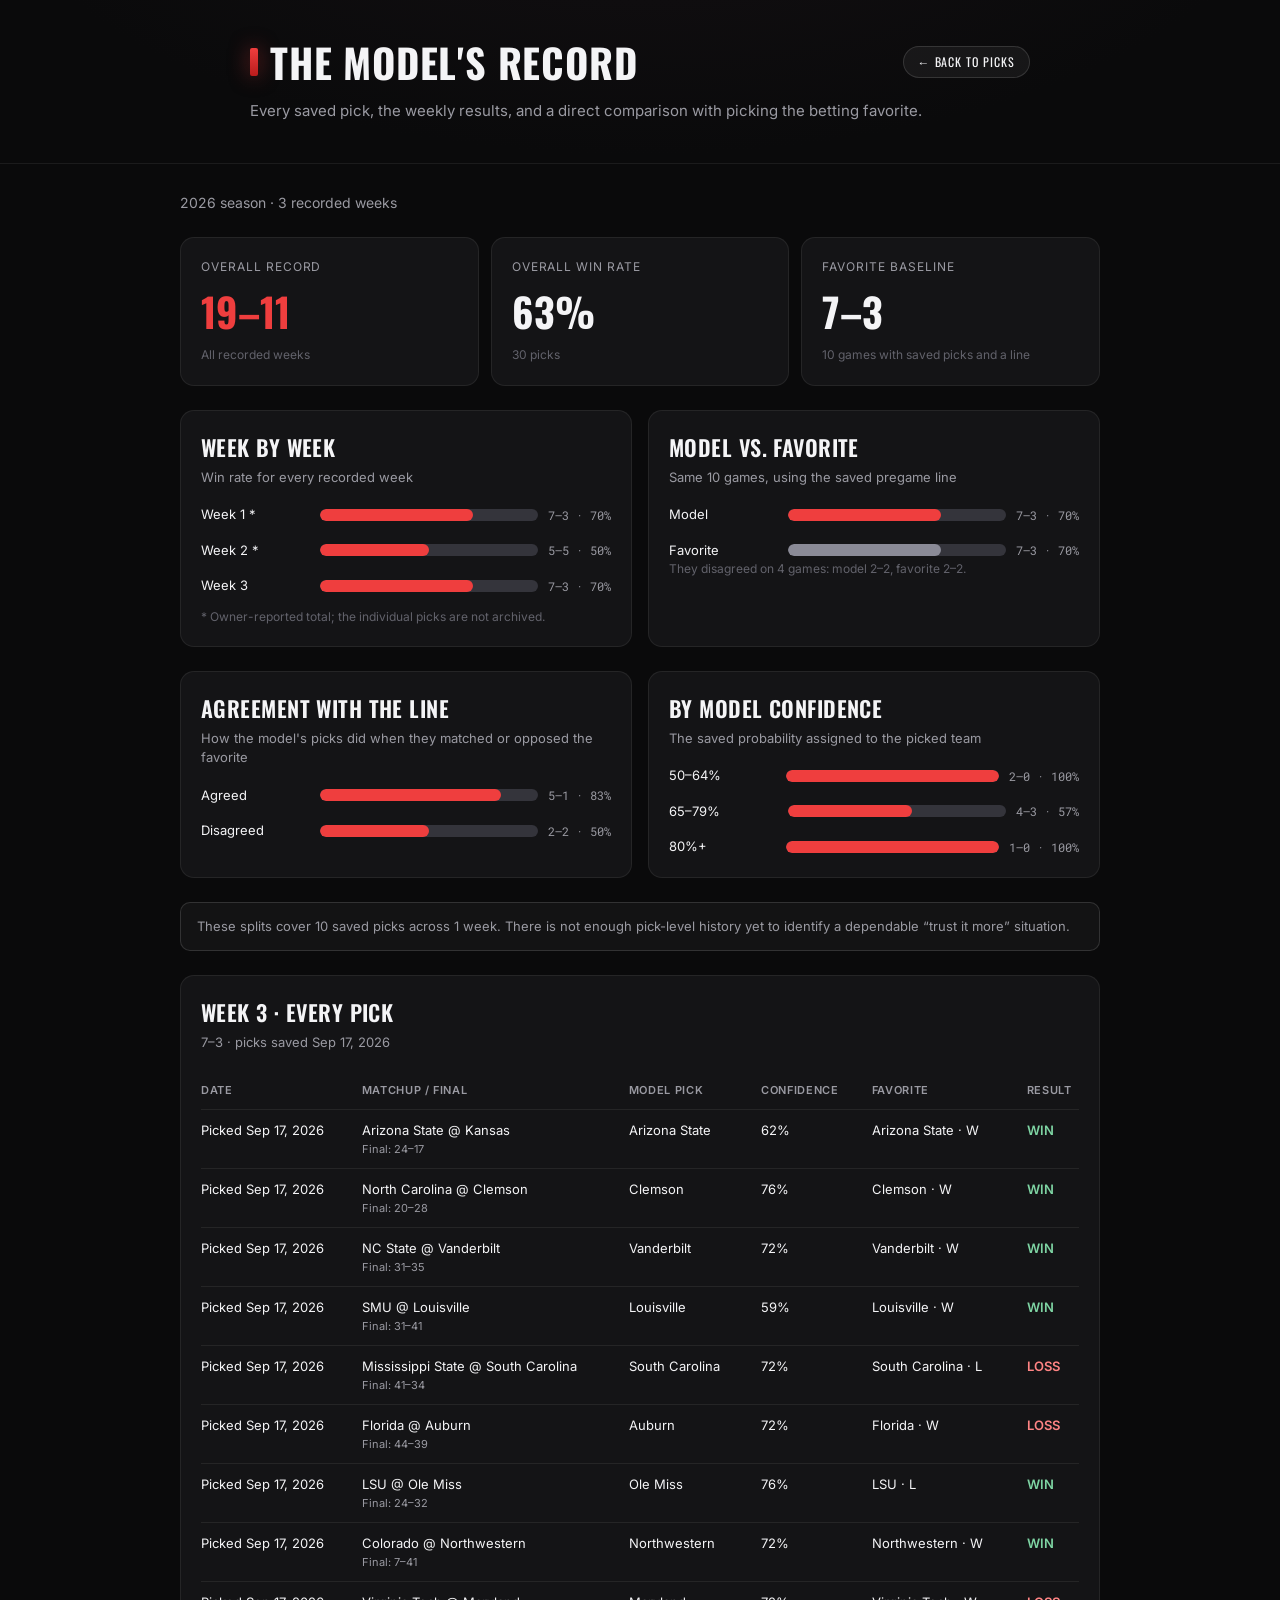
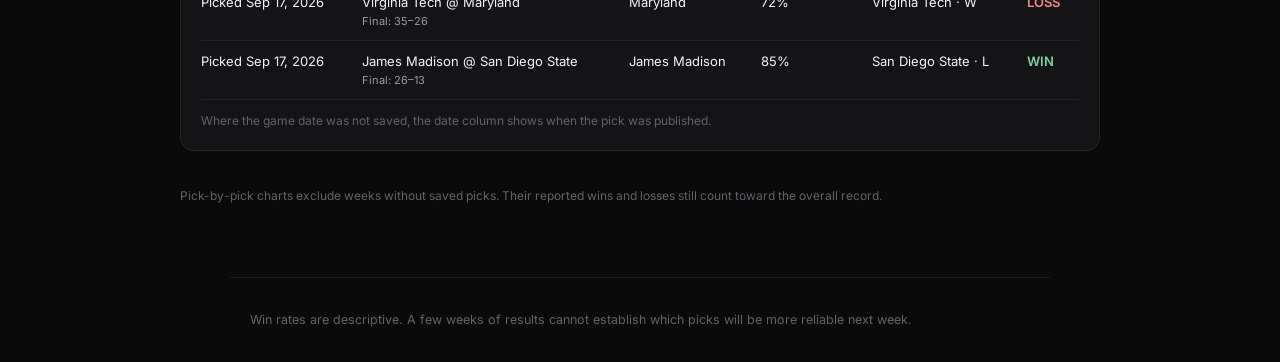
==== docs/record.html @ a42bc9a6 "Add pick record page and favorite comparison" ====
<!DOCTYPE html>
<html lang="en">
<head>
  <meta charset="UTF-8" />
  <meta name="viewport" content="width=device-width, initial-scale=1.0" />
  <title>The Model's Record · CFB Pick'em</title>
  <link rel="preconnect" href="https://fonts.googleapis.com" />
  <link rel="preconnect" href="https://fonts.gstatic.com" crossorigin />
  <link href="https://fonts.googleapis.com/css2?family=Oswald:wght@500;600;700&family=Inter:wght@400;500;600&family=Roboto+Mono:wght@500;600&display=swap" rel="stylesheet" />
  <link rel="stylesheet" href="styles.css" />
  <link rel="stylesheet" href="record.css" />
</head>
<body>
  <header class="masthead">
    <div class="masthead-inner">
      <div class="brand">
        <span class="brand-mark" aria-hidden="true"></span>
        <h1>The Model's Record</h1>
        <a class="top-25-bubble" href="index.html">&larr; Back to picks</a>
      </div>
      <p class="dek">Every saved pick, the weekly results, and a direct comparison with picking the betting favorite.</p>
    </div>
  </header>
  <main class="record-page" id="record-page" aria-live="polite">
    <p class="empty">Loading the record…</p>
  </main>
  <footer class="footer">
    <p>Win rates are descriptive. A few weeks of results cannot establish which picks will be more reliable next week.</p>
  </footer>
  <script src="record.js"></script>
</body>
</html>
---- docs/styles.css ----
:root {
  --bg: #0a0a0b;
  --bg-top: #141013;
  --card: #141416;
  --card-2: #1a1a1d;
  --line: rgba(255,255,255,0.07);
  --line-strong: rgba(255,255,255,0.13);
  --text: #f4f4f6;
  --muted: #9a9aa2;
  --muted-dim: #62626b;
  --red: #ef3e3e;
  --red-deep: #b91c1c;
  --red-soft: rgba(239,62,62,0.14);
  --dim: #34343b;
  --radius: 14px;
}
* { box-sizing: border-box; }
body {
  margin: 0;
  background: radial-gradient(1100px 520px at 50% -8%, var(--bg-top), transparent 60%), var(--bg);
  color: var(--text); font-family: "Inter", system-ui, sans-serif; line-height: 1.5; min-height: 100vh;
}
.masthead { border-bottom: 1px solid var(--line); }
.masthead-inner { max-width: 820px; margin: 0 auto; padding: 32px 20px 20px; }
.brand { display: flex; align-items: center; gap: 12px; flex-wrap: wrap; }
.brand-mark { width: 8px; height: 28px; border-radius: 2px; background: linear-gradient(180deg, var(--red), var(--red-deep)); box-shadow: 0 0 20px rgba(239,62,62,0.5); }
h1 { font-family: "Oswald", sans-serif; font-weight: 700; letter-spacing: 0.02em; text-transform: uppercase; font-size: clamp(26px, 5vw, 40px); margin: 0; }
.top-25-bubble {
  margin-left: auto; text-decoration: none; font-family: "Oswald", sans-serif; font-size: 12px;
  letter-spacing: 0.08em; text-transform: uppercase; color: var(--text); background: rgba(255,255,255,0.05);
  border: 1px solid var(--line-strong); padding: 6px 14px; border-radius: 999px; transition: all 0.2s ease; white-space: nowrap;
}
.top-25-bubble:hover { background: var(--red-soft); border-color: var(--red); color: var(--red); }
.record-bubble { margin-left: auto; border-color: rgba(239,62,62,.5); }
.record-bubble + .top-25-bubble { margin-left: 0; }
.dek { color: var(--muted); margin: 8px 0 20px; font-size: 15px; }
.controls { display: flex; flex-direction: column; gap: 12px; }
#filter { width: 100%; padding: 12px 14px; background: var(--card); border: 1px solid var(--line-strong); border-radius: 10px; color: var(--text); font-size: 15px; font-family: inherit; }
#filter::placeholder { color: var(--muted-dim); }
#filter:focus { outline: 2px solid var(--red); outline-offset: 1px; border-color: transparent; }
.legend { display: flex; flex-wrap: wrap; align-items: center; gap: 8px; color: var(--muted); font-size: 12.5px; }
.legend-chip { font-family: "Oswald", sans-serif; font-size: 11px; letter-spacing: 0.08em; padding: 2px 7px; border-radius: 5px; text-transform: uppercase; }
.agree { color: var(--muted); background: rgba(255,255,255,0.07); }
.disagree { color: var(--red); background: var(--red-soft); }
.hint { color: var(--muted-dim); }
.board { max-width: 820px; margin: 0 auto; padding: 24px 20px 8px; display: grid; gap: 14px; }
.game { background: var(--card); border: 1px solid var(--line); border-radius: var(--radius); overflow: hidden; transition: border-color 0.15s ease; }
.game:hover { border-color: var(--line-strong); }
.game-head { display: block; width: 100%; text-align: left; cursor: pointer; background: none; border: 0; color: inherit; font: inherit; padding: 18px 18px 15px; position: relative; }
.game-head:focus-visible { outline: 2px solid var(--red); outline-offset: -2px; border-radius: var(--radius); }
.chevron { position: absolute; top: 15px; right: 16px; color: var(--muted-dim); font-size: 13px; transition: transform 0.2s ease; }
.game-head[aria-expanded="true"] .chevron { transform: rotate(180deg); }
.teams { display: grid; grid-template-columns: 1fr auto 1fr; align-items: center; gap: 10px; }
.team { display: flex; align-items: baseline; gap: 8px; min-width: 0; }
.team--home { justify-content: flex-end; text-align: right; }
.name { font-family: "Oswald", sans-serif; font-weight: 600; font-size: clamp(17px, 3.4vw, 22px); letter-spacing: 0.01em; white-space: nowrap; overflow: hidden; text-overflow: ellipsis; color: var(--text); transition: color 0.15s ease; }
.name--pick { color: var(--red); }
.rank { color: var(--muted-dim); font-size: 13px; font-weight: 600; font-family: "Roboto Mono", monospace; }
.at { color: var(--muted-dim); font-size: 13px; font-family: "Oswald", sans-serif; }
.pcts { display: flex; justify-content: space-between; margin: 15px 2px 6px; }
.pct { font-size: 14px; font-weight: 600; color: var(--muted); }
.pct.lead { color: var(--text); }
.meter { position: relative; display: flex; height: 12px; border-radius: 7px; overflow: hidden; background: #050506; border: 1px solid var(--line); }
.meter-fill { height: 100%; transition: width 0.5s cubic-bezier(0.4,0,0.2,1), background 0.15s ease; }
.is-pick { background: linear-gradient(90deg, var(--red-deep), var(--red)); }
.is-dim { background: var(--dim); }
.meter::after { content: ""; position: absolute; left: 50%; top: -3px; bottom: -3px; width: 1px; background: var(--line-strong); }
.verdict { display: flex; align-items: center; justify-content: space-between; margin-top: 14px; gap: 10px; }
.pick { display: flex; align-items: center; gap: 8px; min-width: 0; }
.pick-label { font-family: "Oswald", sans-serif; font-size: 11px; letter-spacing: 0.12em; color: #fff; background: var(--red); padding: 2px 8px; border-radius: 5px; }
.pick-team { font-family: "Oswald", sans-serif; font-weight: 600; font-size: 16px; white-space: nowrap; overflow: hidden; text-overflow: ellipsis; }
.market { color: var(--muted); font-size: 13px; white-space: nowrap; font-family: "Roboto Mono", monospace; }
.market .tag { font-family: "Oswald", sans-serif; font-size: 11px; letter-spacing: 0.08em; padding: 2px 7px; border-radius: 5px; margin-left: 8px; text-transform: uppercase; }
.market .tag.agree { color: var(--muted); background: rgba(255,255,255,0.07); }
.market .tag.disagree { color: var(--red); background: var(--red-soft); }
.drawer { padding: 2px 18px 18px; border-top: 1px solid var(--line); animation: drop 0.18s ease; }
@keyframes drop { from { opacity: 0; transform: translateY(-4px);} to { opacity: 1; transform: none; } }
.section-label { font-family: "Oswald", sans-serif; font-size: 11px; letter-spacing: 0.1em; color: var(--muted-dim); text-transform: uppercase; display: block; margin: 16px 0 9px; }
.why-list { margin: 0; padding: 0; list-style: none; display: grid; gap: 7px; }
.why-list li { color: var(--text); font-size: 14px; padding-left: 16px; position: relative; }
.why-list li::before { content: ""; position: absolute; left: 0; top: 8px; width: 6px; height: 6px; border-radius: 50%; background: var(--red); }
.statgrid { display: grid; grid-template-columns: 1fr 1fr; gap: 18px; margin-top: 6px; }
.statcol-team { font-family: "Oswald", sans-serif; font-weight: 600; font-size: 15px; display: block; margin-bottom: 10px; color: var(--text); }
.statcol--home { text-align: right; }
.stat-list { margin: 0; padding: 0; list-style: none; display: grid; gap: 8px; }
.stat-list li { display: flex; justify-content: space-between; align-items: baseline; gap: 10px; font-size: 13px; border-bottom: 1px solid var(--line); padding-bottom: 7px; }
.statcol--home .stat-list li { flex-direction: row-reverse; }
.stat-label { color: var(--muted); }
.stat-figure { display: inline-flex; align-items: baseline; gap: 8px; white-space: nowrap; }
.stat-val { font-family: "Roboto Mono", monospace; color: var(--text); }
.stat-rank { font-family: "Roboto Mono", monospace; font-size: 11px; color: var(--red); }
.news-list { margin: 0; padding: 0; list-style: none; display: grid; gap: 9px; }
.news-list li a { color: #f0908f; text-decoration: none; font-size: 13.5px; }
.news-list li a:hover { text-decoration: underline; color: var(--red); }
.news-src { color: var(--muted-dim); font-size: 12px; margin-left: 4px; }
.ai { margin-top: 16px; padding-top: 13px; border-top: 1px dashed var(--line); display: flex; gap: 10px; align-items: baseline; font-size: 13.5px; }
.ai-label { font-family: "Oswald", sans-serif; font-size: 11px; letter-spacing: 0.1em; color: var(--muted-dim); text-transform: uppercase; flex-shrink: 0; }
.ai-body { color: var(--muted); }
.notfound .meter { background: #0d0d0e; }
.empty, .error { text-align: center; color: var(--muted); padding: 60px 20px; font-size: 15px; }
.error { color: var(--red); }
.footer { max-width: 820px; margin: 20px auto 0; padding: 20px; color: var(--muted-dim); font-size: 12.5px; border-top: 1px solid var(--line); }
.footer a { color: var(--muted); }
.ranking-note, .record { margin: 0 0 10px; }
.record { color: var(--muted); }
.record strong { color: var(--text); font-weight: 600; }
.record small { display: block; margin-top: 3px; color: var(--muted-dim); }
.mono { font-family: "Roboto Mono", monospace; }
@media (max-width: 480px) {
  .statgrid { grid-template-columns: 1fr; gap: 4px; }
  .statcol--home { text-align: left; }
  .statcol--home .stat-list li { flex-direction: row; }
}
---- docs/record.css ----
.record-page { max-width: 960px; margin: 0 auto; padding: 28px 20px 52px; display: grid; gap: 24px; }
.record-page h2 { font: 600 22px "Oswald", sans-serif; text-transform: uppercase; letter-spacing: .02em; margin: 0 0 5px; }
.record-page h3 { font: 600 17px "Oswald", sans-serif; margin: 0 0 6px; }
.record-page p { margin: 0; }
.record-intro { color: var(--muted); font-size: 14px; }
.record-hero { display: grid; grid-template-columns: repeat(3, 1fr); gap: 12px; }
.record-metric, .record-panel { background: var(--card); border: 1px solid var(--line); border-radius: var(--radius); padding: 20px; }
.record-metric .metric-label { display: block; color: var(--muted); font-size: 12px; text-transform: uppercase; letter-spacing: .08em; }
.record-metric strong { display: block; margin-top: 5px; font: 700 clamp(27px,5vw,40px) "Oswald", sans-serif; }
.record-metric small { color: var(--muted-dim); font-size: 12px; }
.record-metric:first-child strong { color: var(--red); }
.record-grid { display: grid; grid-template-columns: repeat(2, minmax(0,1fr)); gap: 16px; }
.record-panel .subtle { font-size: 13px; color: var(--muted); margin-bottom: 18px; }
.chart-list { display: grid; gap: 16px; margin-top: 14px; }
.chart-row { display: grid; grid-template-columns: minmax(95px,1fr) minmax(120px,2fr) auto; gap: 10px; align-items: center; font-size: 13px; }
.chart-label { color: var(--text); }
.chart-value { color: var(--muted); font: 12px "Roboto Mono", monospace; white-space: nowrap; text-align: right; }
.chart-track { height: 12px; background: var(--dim); border-radius: 20px; overflow: hidden; }
.chart-fill { height: 100%; background: var(--red); border-radius: inherit; }
.chart-fill--alt { background: #8a8a96; }
.chart-key { color: var(--muted-dim); font-size: 12px; margin-top: 16px; }
.record-callout { background: var(--red-soft); border: 1px solid rgba(239,62,62,.25); border-radius: 10px; padding: 14px 16px; color: var(--text); font-size: 13px; }
.record-callout.neutral { background: rgba(255,255,255,.04); border-color: var(--line-strong); color: var(--muted); }
.record-table-wrap { overflow-x: auto; margin-top: 14px; }
.record-table { width: 100%; border-collapse: collapse; font-size: 13px; min-width: 730px; }
.record-table th { text-align: left; color: var(--muted); font-size: 11px; text-transform: uppercase; letter-spacing: .06em; font-weight: 600; }
.record-table td, .record-table th { padding: 11px 10px; border-bottom: 1px solid var(--line); vertical-align: top; }
.record-table td:first-child, .record-table th:first-child { padding-left: 0; }
.record-table td:last-child, .record-table th:last-child { padding-right: 0; }
.record-table .game-line { color: var(--muted); display: block; font-size: 11px; }
.result-win { color: #7ed4a3; font-weight: 600; }
.result-loss { color: #ff8484; font-weight: 600; }
.record-table .muted { color: var(--muted-dim); }
.coverage-note { margin-top: 12px !important; font-size: 12px; color: var(--muted-dim); }
@media (max-width: 680px) {
  .record-hero { grid-template-columns: 1fr 1fr; }
  .record-hero .record-metric:last-child { grid-column: 1 / -1; }
  .record-grid { grid-template-columns: 1fr; }
  .chart-row { grid-template-columns: minmax(78px,1fr) minmax(100px,1.5fr) auto; gap: 6px; }
  .record-page { padding-top: 20px; }
}
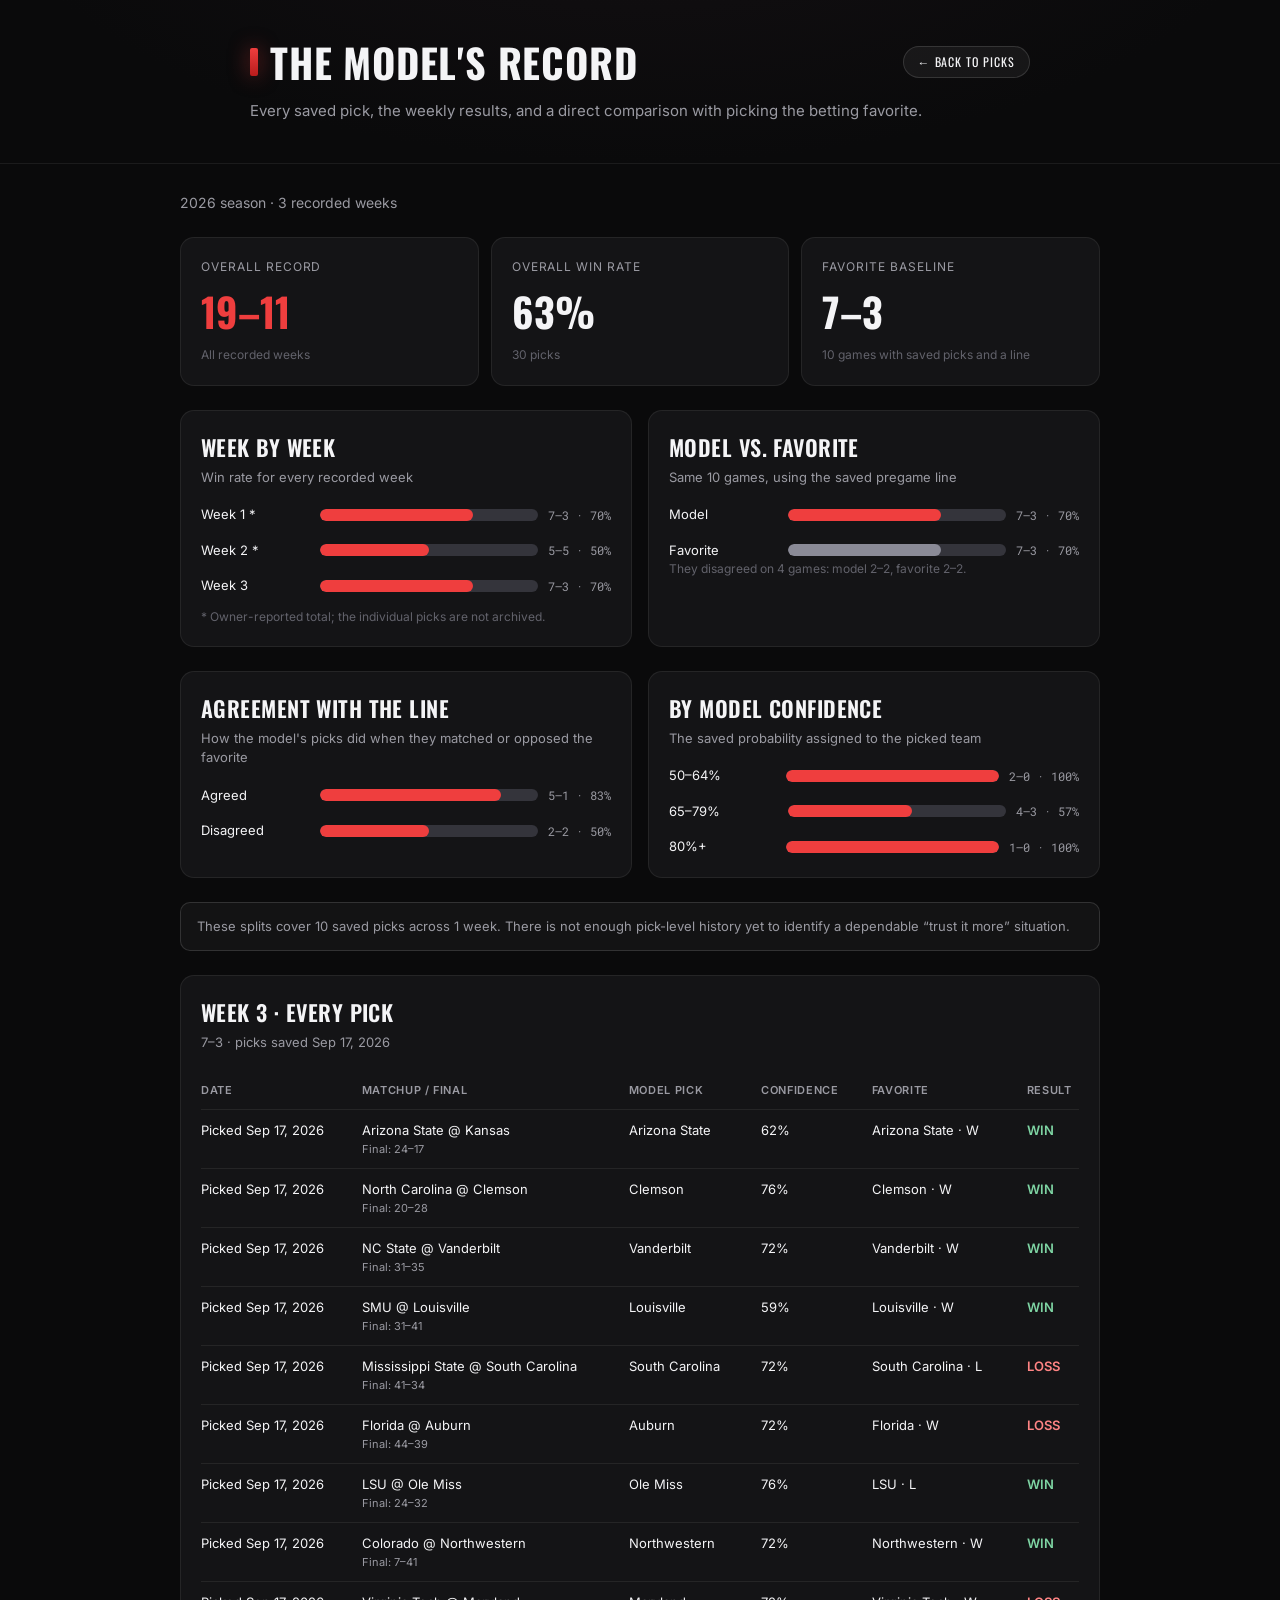
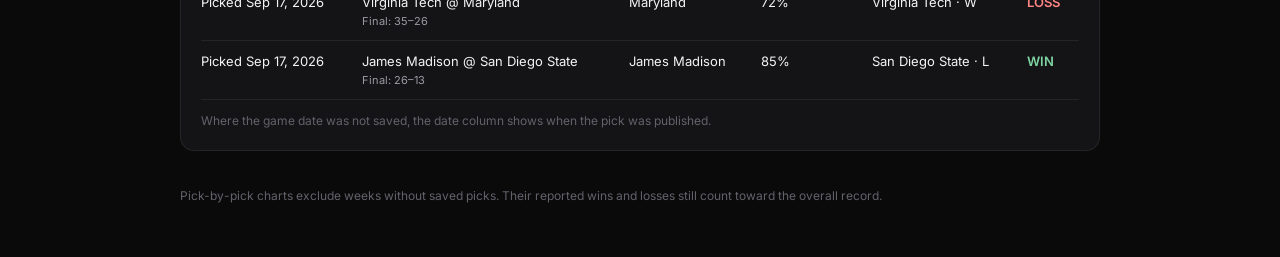
==== commit 22b2420f: "Remove record page footer sentence" ====
--- a/docs/record.html
+++ b/docs/record.html
@@ -24,9 +24,6 @@
   <main class="record-page" id="record-page" aria-live="polite">
     <p class="empty">Loading the record…</p>
   </main>
-  <footer class="footer">
-    <p>Win rates are descriptive. A few weeks of results cannot establish which picks will be more reliable next week.</p>
-  </footer>
   <script src="record.js"></script>
 </body>
 </html>
